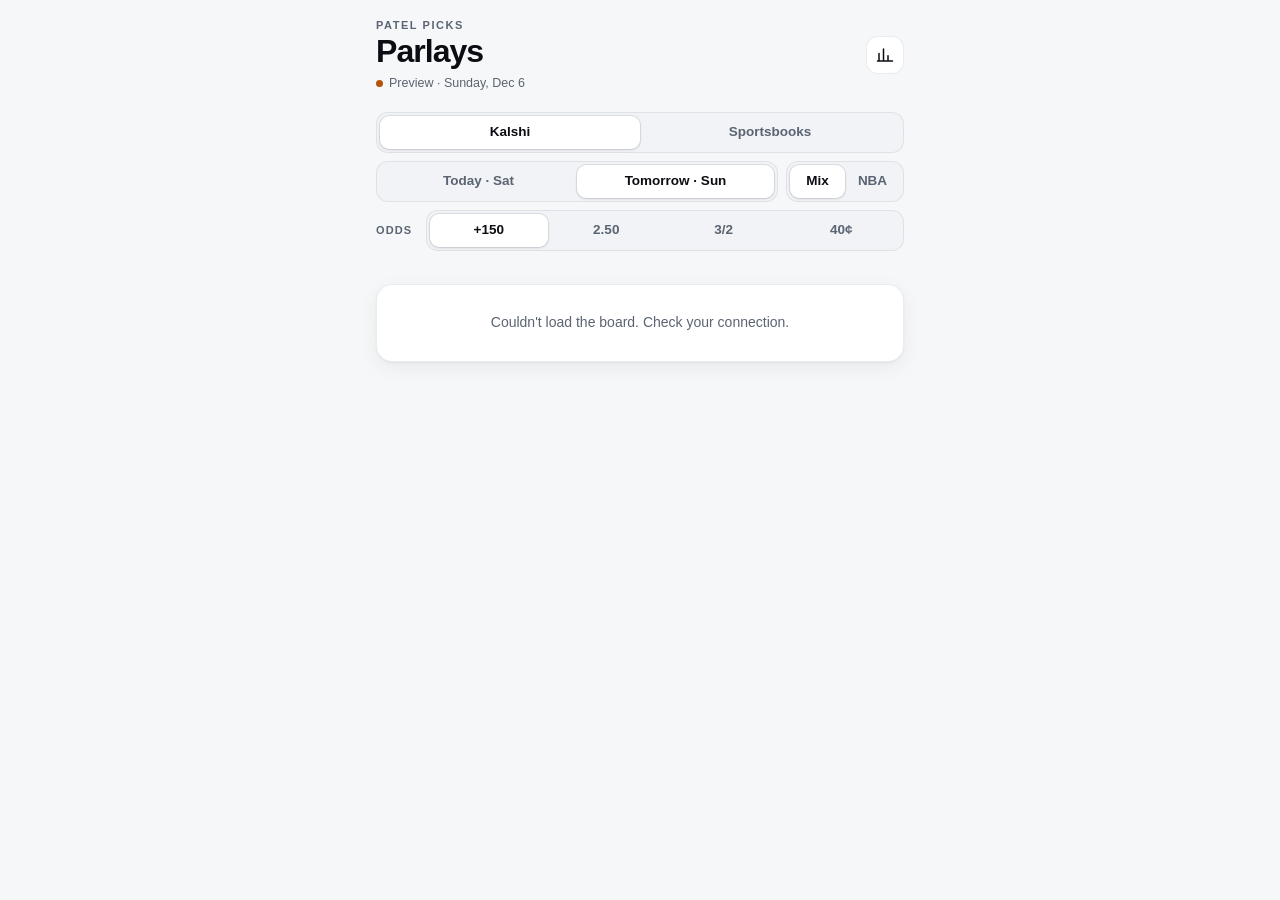
==== web/parlay/index.html @ 3fd6b8c1 "Parlays web app for phones (web/parlay/) + Kalshi prices saved by the board - web/parlay/: installab" ====
<!doctype html>
<html lang="en">
<head>
<meta charset="utf-8">
<meta name="viewport" content="width=device-width, initial-scale=1, viewport-fit=cover">
<title>Patel Parlays</title>
<meta name="description" content="SAFE, SOLID and BOLD parlays built every day from the Patel Picks model, for Kalshi and sportsbooks.">
<meta name="theme-color" content="#0a0c10" media="(prefers-color-scheme: dark)">
<meta name="theme-color" content="#f6f7f9" media="(prefers-color-scheme: light)">
<meta name="apple-mobile-web-app-capable" content="yes">
<meta name="mobile-web-app-capable" content="yes">
<meta name="apple-mobile-web-app-status-bar-style" content="black-translucent">
<meta name="apple-mobile-web-app-title" content="Parlays">
<link rel="manifest" href="manifest.webmanifest">
<link rel="icon" href="icons/icon-192.png">
<link rel="apple-touch-icon" href="icons/apple-touch-icon.png">
<style>
:root{
  --bg:#0a0c10;--surface:#12161d;--surface-2:#181d26;--line:rgba(255,255,255,.07);--line-2:rgba(255,255,255,.12);
  --text:#f2f4f7;--muted:#8b93a1;--faint:#5d6573;--accent:#3b82f6;--accent-ink:#fff;
  --over:#34d399;--under:#f87171;--amber:#f5b544;--good:#34d399;--bad:#f87171;
  --safe:#60a5fa;--solid:#a78bfa;--bold:#f472b6;
  --shadow:0 1px 0 rgba(255,255,255,.03) inset,0 8px 24px rgba(0,0,0,.25);
  --radius:16px;color-scheme:dark;
}
@media (prefers-color-scheme: light){
  :root{--bg:#f6f7f9;--surface:#fff;--surface-2:#f1f3f6;--line:rgba(10,15,25,.08);--line-2:rgba(10,15,25,.14);
    --text:#0b0d12;--muted:#5b6472;--faint:#8b93a1;--over:#059669;--under:#dc2626;--amber:#b45309;--good:#059669;--bad:#dc2626;
    --safe:#2563eb;--solid:#7c3aed;--bold:#db2777;--shadow:0 1px 2px rgba(10,15,25,.05),0 6px 20px rgba(10,15,25,.06);color-scheme:light}
}
*{box-sizing:border-box;-webkit-tap-highlight-color:transparent}
html,body{margin:0;background:var(--bg);color:var(--text)}
body{font:15px/1.4 -apple-system,BlinkMacSystemFont,"SF Pro Text","Inter","Segoe UI",Roboto,sans-serif;
  -webkit-font-smoothing:antialiased;font-variant-numeric:tabular-nums;min-height:100vh;
  padding:env(safe-area-inset-top) env(safe-area-inset-right) env(safe-area-inset-bottom) env(safe-area-inset-left)}
button{font:inherit;color:inherit;cursor:pointer}
.app{max-width:560px;margin:0 auto;padding:0 16px 32px}

/* header */
.top{display:flex;align-items:center;justify-content:space-between;gap:12px;padding:18px 0 10px}
.eyebrow{font-size:11px;font-weight:700;letter-spacing:.14em;color:var(--muted);text-transform:uppercase}
h1{margin:2px 0 0;font-size:32px;line-height:1.05;font-weight:800;letter-spacing:-.03em}
.status{margin-top:6px;display:flex;align-items:center;gap:6px;font-size:12.5px;color:var(--muted)}
.dot{width:7px;height:7px;border-radius:50%;background:var(--amber);flex:none}
.dot.live{background:var(--good);box-shadow:0 0 0 0 rgba(52,211,153,.6);animation:pulse 2s infinite}
@keyframes pulse{70%{box-shadow:0 0 0 7px rgba(52,211,153,0)}100%{box-shadow:0 0 0 0 rgba(52,211,153,0)}}
.icons{display:flex;gap:8px}
.icon-btn{width:38px;height:38px;border-radius:12px;border:1px solid var(--line);background:var(--surface);display:grid;place-items:center}
.icon-btn[aria-pressed=true]{background:var(--accent);border-color:var(--accent);color:var(--accent-ink)}
.icon-btn svg{width:18px;height:18px}

/* sticky controls */
.controls{position:sticky;top:0;z-index:5;margin:0 -16px;padding:10px 16px 12px;padding-top:max(10px,env(safe-area-inset-top));
  background:color-mix(in srgb,var(--bg) 82%,transparent);backdrop-filter:saturate(1.4) blur(18px);-webkit-backdrop-filter:saturate(1.4) blur(18px);
  display:flex;flex-direction:column;gap:8px;border-bottom:1px solid transparent;transition:border-color .2s}
.controls.stuck{border-bottom-color:var(--line)}
.row{display:flex;gap:8px}
.seg{position:relative;display:flex;flex:1;padding:3px;border-radius:12px;background:var(--surface-2);border:1px solid var(--line)}
.seg button{flex:1 1 0;min-width:0;position:relative;z-index:1;border:0;background:none;padding:7px 6px;border-radius:9px;font-size:13.5px;font-weight:600;color:var(--muted);white-space:nowrap;overflow:hidden;text-overflow:ellipsis;transition:color .2s}
.seg button[aria-pressed=true]{color:var(--text)}
.seg .thumb{position:absolute;top:3px;bottom:3px;left:3px;width:calc((100% - 6px) / var(--n,2));transform:translateX(calc(var(--i,0) * 100%));border-radius:9px;background:var(--surface);box-shadow:0 1px 3px rgba(0,0,0,.25),0 0 0 1px var(--line-2);transition:transform .28s cubic-bezier(.3,.7,.2,1)}
@media (prefers-color-scheme: light){.seg .thumb{box-shadow:0 1px 3px rgba(10,15,25,.12),0 0 0 1px var(--line)}}
.seg.small{flex:none;width:118px}
.odds-row{display:flex;align-items:center;gap:10px}
.odds-row .lbl{font-size:11px;font-weight:700;letter-spacing:.1em;color:var(--muted);text-transform:uppercase;width:40px}

/* cards */
.list{display:flex;flex-direction:column;gap:14px;margin-top:6px}
.card{background:var(--surface);border:1px solid var(--line);border-radius:var(--radius);box-shadow:var(--shadow);overflow:hidden;position:relative}
.card::before{content:"";position:absolute;inset:0 auto 0 0;width:3px;background:var(--tier)}
.card.lost{opacity:.6}
.c-head{display:flex;align-items:flex-start;justify-content:space-between;gap:12px;padding:14px 16px 10px 18px}
.tier{display:flex;align-items:center;gap:8px;flex-wrap:wrap}
.tier b{font-size:13px;font-weight:800;letter-spacing:.08em;color:var(--tier)}
.tier .n{font-size:12.5px;color:var(--muted);font-weight:600}
.tag{font-size:10.5px;font-weight:700;letter-spacing:.04em;padding:2px 7px;border-radius:999px;border:1px solid var(--line-2);color:var(--muted);background:none}
.tag.warn{color:var(--amber);border-color:color-mix(in srgb,var(--amber) 45%,transparent)}
.tag.bad{color:var(--bad);border-color:color-mix(in srgb,var(--bad) 45%,transparent)}
.tag.good{color:var(--good);border-color:color-mix(in srgb,var(--good) 45%,transparent)}
.price{text-align:right;flex:none}
.price .v{font-size:24px;font-weight:800;letter-spacing:-.02em;line-height:1}
.price .k{font-size:10.5px;font-weight:700;letter-spacing:.08em;color:var(--muted);text-transform:uppercase;margin-top:4px}
.chance{padding:0 16px 12px 18px}
.chance .t{display:flex;justify-content:space-between;font-size:12.5px;color:var(--muted);margin-bottom:6px}
.chance .t b{color:var(--text);font-weight:700}
.bar{height:6px;border-radius:99px;background:var(--surface-2);overflow:hidden}
.bar i{display:block;height:100%;border-radius:99px;background:var(--tier);transition:width .5s cubic-bezier(.3,.7,.2,1)}
.legs{border-top:1px solid var(--line)}
.leg{display:flex;align-items:center;gap:12px;padding:11px 16px 11px 18px;border:0;border-bottom:1px solid var(--line);background:none;width:100%;text-align:left}
.leg:last-child{border-bottom:0}
.av{width:40px;height:40px;border-radius:50%;flex:none;position:relative;background:var(--surface-2);display:grid;place-items:center;
  font-size:13px;font-weight:700;color:var(--muted);box-shadow:0 0 0 2px var(--ring,var(--line-2));overflow:hidden}
.av img{position:absolute;inset:0;width:100%;height:100%;object-fit:cover}
.lb{flex:1;min-width:0}
.pick{font-size:15px;font-weight:700;letter-spacing:-.01em}
.pick .s{margin-right:5px}
.pick .s.over{color:var(--over)}.pick .s.under{color:var(--under)}
.sub{font-size:12.5px;color:var(--muted);margin-top:2px;display:flex;gap:6px;min-width:0}
.sub .who{overflow:hidden;text-overflow:ellipsis;white-space:nowrap}
.sub .px{flex:none;color:var(--text);opacity:.85;font-weight:600}
.lr{text-align:right;flex:none}
.lr .p{font-size:16px;font-weight:800}
.lr .w{font-size:11.5px;color:var(--muted);margin-top:2px;white-space:nowrap}
.st{font-size:10px;font-weight:800;letter-spacing:.06em;padding:1px 6px;border-radius:999px;margin-left:6px;vertical-align:2px}
.st.won{background:color-mix(in srgb,var(--good) 18%,transparent);color:var(--good)}
.st.lost{background:color-mix(in srgb,var(--bad) 18%,transparent);color:var(--bad)}
.st.push,.st.final{background:var(--surface-2);color:var(--muted)}
.st.live{background:color-mix(in srgb,var(--bad) 18%,transparent);color:var(--bad)}
.why{display:none;padding:0 16px 12px 70px;margin-top:-4px;font-size:12.5px;color:var(--muted)}
.why li{margin:3px 0}
.why ul{margin:0;padding-left:16px}
.leg[aria-expanded=true]+.why{display:block}
.c-foot{display:flex;align-items:flex-end;justify-content:space-between;gap:12px;padding:12px 16px 14px 18px;border-top:1px dashed var(--line-2)}
.pay .k{font-size:12px;color:var(--muted)}
.pay .k b{color:var(--text);font-weight:600}
.pay .ev{font-size:12px;font-weight:700;margin-top:2px}
.profit{font-size:28px;font-weight:800;letter-spacing:-.03em;color:var(--good);line-height:1}
.c-actions{display:flex;gap:8px;align-items:center;padding:0 16px 14px 18px;flex-wrap:wrap}
.chip{display:inline-flex;align-items:center;gap:6px;font-size:12px;font-weight:700;padding:6px 10px;border-radius:999px;
  background:color-mix(in srgb,var(--amber) 14%,transparent);color:var(--amber)}
.chip.late{background:color-mix(in srgb,var(--bad) 14%,transparent);color:var(--bad)}
.chip svg{width:13px;height:13px}
.btn{margin-left:auto;display:inline-flex;align-items:center;gap:6px;border:1px solid var(--line-2);background:var(--surface-2);border-radius:999px;padding:6px 12px;font-size:12.5px;font-weight:700}
.btn svg{width:14px;height:14px}
.note{font-size:12.5px;color:var(--muted);padding:14px 16px 16px 18px}
.explain{margin:0 16px 12px 18px;padding:10px 12px;border-radius:12px;background:var(--surface-2);font-size:12.5px;color:var(--muted);display:none}
.explain.show{display:block}

/* skeleton */
.sk{height:250px;border-radius:var(--radius);background:linear-gradient(90deg,var(--surface) 0%,var(--surface-2) 50%,var(--surface) 100%);background-size:200% 100%;animation:sk 1.4s infinite;border:1px solid var(--line)}
@keyframes sk{to{background-position:-200% 0}}

/* record */
.tiles{display:grid;grid-template-columns:1fr 1fr;gap:12px}
.tile{background:var(--surface);border:1px solid var(--line);border-radius:var(--radius);padding:14px 16px;box-shadow:var(--shadow)}
.tile .k{font-size:11px;font-weight:700;letter-spacing:.1em;color:var(--muted);text-transform:uppercase}
.tile .v{font-size:30px;font-weight:800;letter-spacing:-.03em;margin-top:4px}
.tile .s{font-size:12px;color:var(--muted);margin-top:2px}
.panel{background:var(--surface);border:1px solid var(--line);border-radius:var(--radius);box-shadow:var(--shadow);overflow:hidden}
.panel h3{margin:0;padding:12px 16px;font-size:11px;font-weight:700;letter-spacing:.1em;color:var(--muted);text-transform:uppercase;border-bottom:1px solid var(--line)}
.rrow{display:flex;align-items:center;gap:10px;padding:11px 16px;border-bottom:1px solid var(--line);font-size:13.5px}
.rrow:last-child{border-bottom:0}
.rrow .d{width:8px;height:8px;border-radius:50%;background:var(--tier);flex:none}
.rrow .nm{font-weight:800;letter-spacing:.06em;font-size:12.5px;width:56px}
.rrow .mid{flex:1;color:var(--muted);min-width:0;overflow:hidden;text-overflow:ellipsis;white-space:nowrap}
.rrow .r{font-weight:700}
.empty{padding:28px 20px;text-align:center;color:var(--muted);font-size:14px}
.warnline{font-size:12.5px;color:var(--amber);margin-top:10px}

/* footer, banners, toast */
.foot{margin-top:22px;text-align:center;font-size:12px;color:var(--faint);line-height:1.6}
.foot a{color:var(--muted)}
.banner{display:flex;gap:12px;align-items:center;margin:4px 0 10px;padding:12px 14px;border-radius:14px;background:var(--surface);border:1px solid var(--line);font-size:13px;color:var(--muted)}
.banner b{color:var(--text)}
.banner button{margin-left:auto;border:0;background:none;color:var(--muted);font-size:18px;line-height:1}
.toast{position:fixed;left:50%;bottom:calc(24px + env(safe-area-inset-bottom));transform:translate(-50%,20px);opacity:0;background:var(--text);color:var(--bg);
  padding:10px 16px;border-radius:999px;font-size:13.5px;font-weight:600;transition:all .25s;pointer-events:none;z-index:20}
.toast.show{opacity:1;transform:translate(-50%,0)}
.err{margin-top:20px}
</style>
</head>
<body>
<div class="app">
  <header class="top">
    <div>
      <div class="eyebrow">Patel Picks</div>
      <h1 id="title">Parlays</h1>
      <div class="status" id="status"><span class="dot"></span><span>Loading…</span></div>
    </div>
    <div class="icons">
      <button class="icon-btn" id="recordBtn" aria-pressed="false" aria-label="Track record" title="Track record">
        <svg viewBox="0 0 24 24" fill="none" stroke="currentColor" stroke-width="2" stroke-linecap="round"><path d="M4 20V10M10 20V4M16 20v-7M22 20H2"/></svg>
      </button>
    </div>
  </header>
  <div id="install"></div>
  <nav class="controls" id="controls">
    <div class="seg" id="venue"></div>
    <div class="row"><div class="seg" id="day"></div><div class="seg small" id="sport"></div></div>
    <div class="odds-row"><span class="lbl">Odds</span><div class="seg" id="odds"></div></div>
  </nav>
  <main id="main"><div class="list"><div class="sk"></div><div class="sk"></div><div class="sk"></div></div></main>
  <footer class="foot" id="foot"></footer>
</div>
<div class="toast" id="toast"></div>
<script type="module" src="app.js"></script>
<script>
if ("serviceWorker" in navigator) addEventListener("load", () => navigator.serviceWorker.register("sw.js").catch(() => {}));
</script>
</body>
</html>
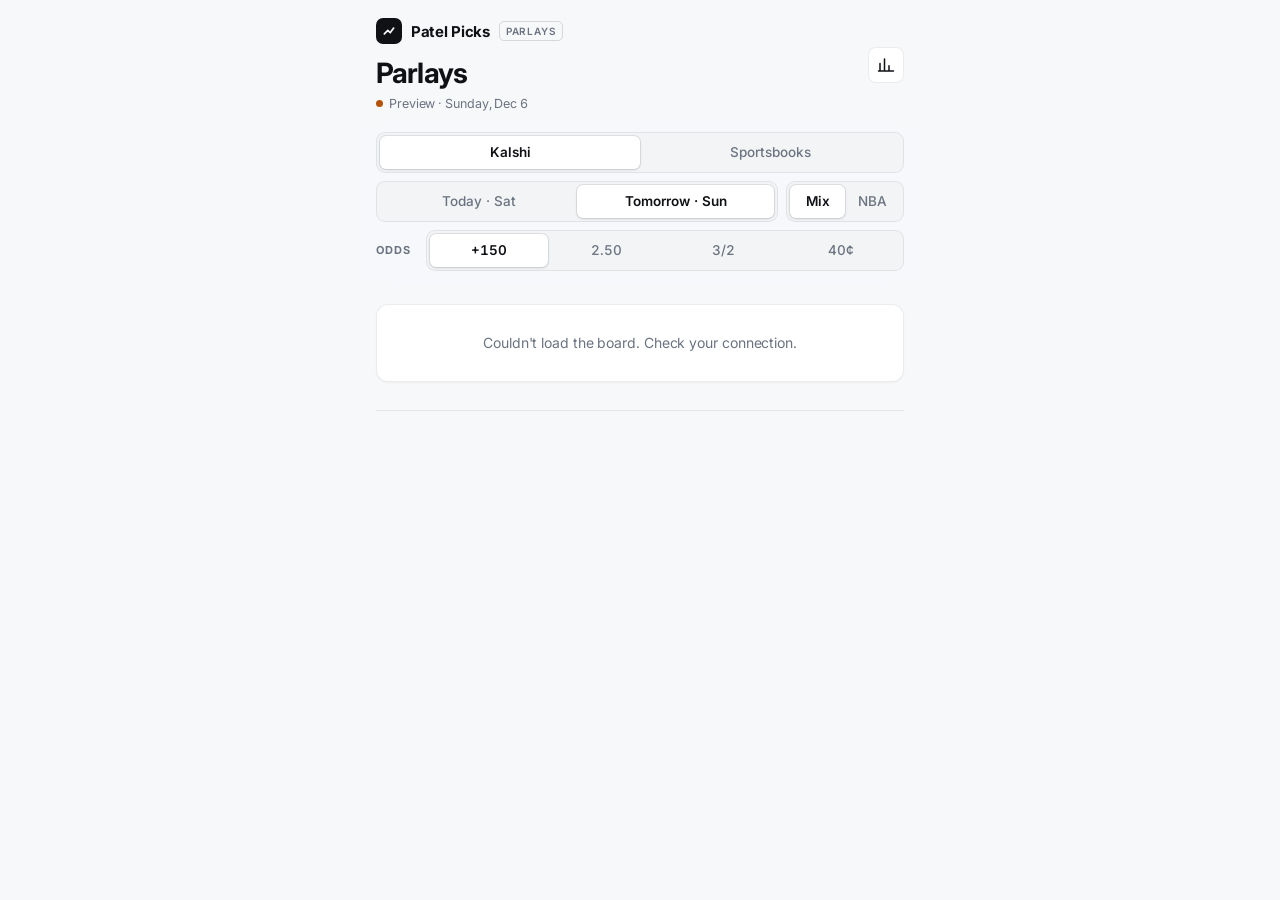
==== commit 71962f4f: "Professional redesign of the site and the Parlays app One brand across both: a calmer palette with a" ====
--- a/web/parlay/index.html
+++ b/web/parlay/index.html
@@ -5,32 +5,34 @@
 <meta name="viewport" content="width=device-width, initial-scale=1, viewport-fit=cover">
 <title>Patel Parlays</title>
 <meta name="description" content="SAFE, SOLID and BOLD parlays built every day from the Patel Picks model, for Kalshi and sportsbooks.">
-<meta name="theme-color" content="#0a0c10" media="(prefers-color-scheme: dark)">
-<meta name="theme-color" content="#f6f7f9" media="(prefers-color-scheme: light)">
+<meta name="theme-color" content="#0a0b0d" media="(prefers-color-scheme: dark)">
+<meta name="theme-color" content="#f7f8fa" media="(prefers-color-scheme: light)">
 <meta name="apple-mobile-web-app-capable" content="yes">
 <meta name="mobile-web-app-capable" content="yes">
 <meta name="apple-mobile-web-app-status-bar-style" content="black-translucent">
 <meta name="apple-mobile-web-app-title" content="Parlays">
 <link rel="manifest" href="manifest.webmanifest">
+<link rel="preconnect" href="https://fonts.googleapis.com">
+<link href="https://fonts.googleapis.com/css2?family=Inter:wght@400;500;600;700&display=swap" rel="stylesheet">
 <link rel="icon" href="icons/icon-192.png">
 <link rel="apple-touch-icon" href="icons/apple-touch-icon.png">
 <style>
 :root{
-  --bg:#0a0c10;--surface:#12161d;--surface-2:#181d26;--line:rgba(255,255,255,.07);--line-2:rgba(255,255,255,.12);
-  --text:#f2f4f7;--muted:#8b93a1;--faint:#5d6573;--accent:#3b82f6;--accent-ink:#fff;
-  --over:#34d399;--under:#f87171;--amber:#f5b544;--good:#34d399;--bad:#f87171;
+  --bg:#0a0b0d;--surface:#111317;--surface-2:#16191e;--line:rgba(255,255,255,.07);--line-2:rgba(255,255,255,.12);
+  --text:#eef0f3;--muted:#7a838f;--faint:#5a626d;--accent:#10b981;--accent-ink:#fff;
+  --over:#10b981;--under:#ef4444;--amber:#f59e0b;--good:#10b981;--bad:#ef4444;
   --safe:#60a5fa;--solid:#a78bfa;--bold:#f472b6;
-  --shadow:0 1px 0 rgba(255,255,255,.03) inset,0 8px 24px rgba(0,0,0,.25);
-  --radius:16px;color-scheme:dark;
+  --shadow:none;
+  --radius:12px;color-scheme:dark;
 }
 @media (prefers-color-scheme: light){
-  :root{--bg:#f6f7f9;--surface:#fff;--surface-2:#f1f3f6;--line:rgba(10,15,25,.08);--line-2:rgba(10,15,25,.14);
-    --text:#0b0d12;--muted:#5b6472;--faint:#8b93a1;--over:#059669;--under:#dc2626;--amber:#b45309;--good:#059669;--bad:#dc2626;
-    --safe:#2563eb;--solid:#7c3aed;--bold:#db2777;--shadow:0 1px 2px rgba(10,15,25,.05),0 6px 20px rgba(10,15,25,.06);color-scheme:light}
+  :root{--bg:#f7f8fa;--surface:#fff;--surface-2:#f3f4f6;--accent:#059669;--line:rgba(10,15,25,.08);--line-2:rgba(10,15,25,.14);
+    --text:#0f1115;--muted:#6b7380;--faint:#8b93a1;--over:#059669;--under:#dc2626;--amber:#b45309;--good:#059669;--bad:#dc2626;
+    --safe:#2563eb;--solid:#7c3aed;--bold:#db2777;--shadow:0 1px 2px rgba(15,17,21,.04);color-scheme:light}
 }
 *{box-sizing:border-box;-webkit-tap-highlight-color:transparent}
 html,body{margin:0;background:var(--bg);color:var(--text)}
-body{font:15px/1.4 -apple-system,BlinkMacSystemFont,"SF Pro Text","Inter","Segoe UI",Roboto,sans-serif;
+body{font:15px/1.4 Inter,-apple-system,BlinkMacSystemFont,"SF Pro Text","Segoe UI",Roboto,sans-serif;letter-spacing:-.006em;
   -webkit-font-smoothing:antialiased;font-variant-numeric:tabular-nums;min-height:100vh;
   padding:env(safe-area-inset-top) env(safe-area-inset-right) env(safe-area-inset-bottom) env(safe-area-inset-left)}
 button{font:inherit;color:inherit;cursor:pointer}
@@ -39,13 +41,13 @@
 /* header */
 .top{display:flex;align-items:center;justify-content:space-between;gap:12px;padding:18px 0 10px}
 .eyebrow{font-size:11px;font-weight:700;letter-spacing:.14em;color:var(--muted);text-transform:uppercase}
-h1{margin:2px 0 0;font-size:32px;line-height:1.05;font-weight:800;letter-spacing:-.03em}
+h1{margin:14px 0 0;font-size:28px;line-height:1.1;font-weight:700;letter-spacing:-.03em}
 .status{margin-top:6px;display:flex;align-items:center;gap:6px;font-size:12.5px;color:var(--muted)}
 .dot{width:7px;height:7px;border-radius:50%;background:var(--amber);flex:none}
 .dot.live{background:var(--good);box-shadow:0 0 0 0 rgba(52,211,153,.6);animation:pulse 2s infinite}
 @keyframes pulse{70%{box-shadow:0 0 0 7px rgba(52,211,153,0)}100%{box-shadow:0 0 0 0 rgba(52,211,153,0)}}
 .icons{display:flex;gap:8px}
-.icon-btn{width:38px;height:38px;border-radius:12px;border:1px solid var(--line);background:var(--surface);display:grid;place-items:center}
+.icon-btn{width:36px;height:36px;border-radius:8px;border:1px solid var(--line);background:var(--surface);display:grid;place-items:center}
 .icon-btn[aria-pressed=true]{background:var(--accent);border-color:var(--accent);color:var(--accent-ink)}
 .icon-btn svg{width:18px;height:18px}
 
@@ -55,10 +57,10 @@
   display:flex;flex-direction:column;gap:8px;border-bottom:1px solid transparent;transition:border-color .2s}
 .controls.stuck{border-bottom-color:var(--line)}
 .row{display:flex;gap:8px}
-.seg{position:relative;display:flex;flex:1;padding:3px;border-radius:12px;background:var(--surface-2);border:1px solid var(--line)}
-.seg button{flex:1 1 0;min-width:0;position:relative;z-index:1;border:0;background:none;padding:7px 6px;border-radius:9px;font-size:13.5px;font-weight:600;color:var(--muted);white-space:nowrap;overflow:hidden;text-overflow:ellipsis;transition:color .2s}
-.seg button[aria-pressed=true]{color:var(--text)}
-.seg .thumb{position:absolute;top:3px;bottom:3px;left:3px;width:calc((100% - 6px) / var(--n,2));transform:translateX(calc(var(--i,0) * 100%));border-radius:9px;background:var(--surface);box-shadow:0 1px 3px rgba(0,0,0,.25),0 0 0 1px var(--line-2);transition:transform .28s cubic-bezier(.3,.7,.2,1)}
+.seg{position:relative;display:flex;flex:1;padding:3px;border-radius:9px;background:var(--surface-2);border:1px solid var(--line)}
+.seg button{flex:1 1 0;min-width:0;position:relative;z-index:1;border:0;background:none;padding:7px 6px;border-radius:6px;font-size:13.5px;font-weight:500;color:var(--muted);white-space:nowrap;overflow:hidden;text-overflow:ellipsis;transition:color .2s}
+.seg button[aria-pressed=true]{color:var(--text);font-weight:600}
+.seg .thumb{position:absolute;top:3px;bottom:3px;left:3px;width:calc((100% - 6px) / var(--n,2));transform:translateX(calc(var(--i,0) * 100%));border-radius:6px;background:var(--surface);box-shadow:0 1px 3px rgba(0,0,0,.25),0 0 0 1px var(--line-2);transition:transform .28s cubic-bezier(.3,.7,.2,1)}
 @media (prefers-color-scheme: light){.seg .thumb{box-shadow:0 1px 3px rgba(10,15,25,.12),0 0 0 1px var(--line)}}
 .seg.small{flex:none;width:118px}
 .odds-row{display:flex;align-items:center;gap:10px}
@@ -71,14 +73,14 @@
 .card.lost{opacity:.6}
 .c-head{display:flex;align-items:flex-start;justify-content:space-between;gap:12px;padding:14px 16px 10px 18px}
 .tier{display:flex;align-items:center;gap:8px;flex-wrap:wrap}
-.tier b{font-size:13px;font-weight:800;letter-spacing:.08em;color:var(--tier)}
+.tier b{font-size:12.5px;font-weight:700;letter-spacing:.08em;color:var(--tier)}
 .tier .n{font-size:12.5px;color:var(--muted);font-weight:600}
-.tag{font-size:10.5px;font-weight:700;letter-spacing:.04em;padding:2px 7px;border-radius:999px;border:1px solid var(--line-2);color:var(--muted);background:none}
+.tag{font-size:10.5px;font-weight:600;letter-spacing:.04em;padding:2px 7px;border-radius:5px;border:1px solid var(--line-2);color:var(--muted);background:none}
 .tag.warn{color:var(--amber);border-color:color-mix(in srgb,var(--amber) 45%,transparent)}
 .tag.bad{color:var(--bad);border-color:color-mix(in srgb,var(--bad) 45%,transparent)}
 .tag.good{color:var(--good);border-color:color-mix(in srgb,var(--good) 45%,transparent)}
 .price{text-align:right;flex:none}
-.price .v{font-size:24px;font-weight:800;letter-spacing:-.02em;line-height:1}
+.price .v{font-size:24px;font-weight:700;letter-spacing:-.02em;line-height:1}
 .price .k{font-size:10.5px;font-weight:700;letter-spacing:.08em;color:var(--muted);text-transform:uppercase;margin-top:4px}
 .chance{padding:0 16px 12px 18px}
 .chance .t{display:flex;justify-content:space-between;font-size:12.5px;color:var(--muted);margin-bottom:6px}
@@ -92,14 +94,14 @@
   font-size:13px;font-weight:700;color:var(--muted);box-shadow:0 0 0 2px var(--ring,var(--line-2));overflow:hidden}
 .av img{position:absolute;inset:0;width:100%;height:100%;object-fit:cover}
 .lb{flex:1;min-width:0}
-.pick{font-size:15px;font-weight:700;letter-spacing:-.01em}
+.pick{font-size:15px;font-weight:600;letter-spacing:-.01em}
 .pick .s{margin-right:5px}
 .pick .s.over{color:var(--over)}.pick .s.under{color:var(--under)}
 .sub{font-size:12.5px;color:var(--muted);margin-top:2px;display:flex;gap:6px;min-width:0}
 .sub .who{overflow:hidden;text-overflow:ellipsis;white-space:nowrap}
 .sub .px{flex:none;color:var(--text);opacity:.85;font-weight:600}
 .lr{text-align:right;flex:none}
-.lr .p{font-size:16px;font-weight:800}
+.lr .p{font-size:16px;font-weight:700}
 .lr .w{font-size:11.5px;color:var(--muted);margin-top:2px;white-space:nowrap}
 .st{font-size:10px;font-weight:800;letter-spacing:.06em;padding:1px 6px;border-radius:999px;margin-left:6px;vertical-align:2px}
 .st.won{background:color-mix(in srgb,var(--good) 18%,transparent);color:var(--good)}
@@ -114,13 +116,13 @@
 .pay .k{font-size:12px;color:var(--muted)}
 .pay .k b{color:var(--text);font-weight:600}
 .pay .ev{font-size:12px;font-weight:700;margin-top:2px}
-.profit{font-size:28px;font-weight:800;letter-spacing:-.03em;color:var(--good);line-height:1}
+.profit{font-size:28px;font-weight:700;letter-spacing:-.03em;color:var(--good);line-height:1}
 .c-actions{display:flex;gap:8px;align-items:center;padding:0 16px 14px 18px;flex-wrap:wrap}
-.chip{display:inline-flex;align-items:center;gap:6px;font-size:12px;font-weight:700;padding:6px 10px;border-radius:999px;
+.chip{display:inline-flex;align-items:center;gap:6px;font-size:12px;font-weight:600;padding:6px 10px;border-radius:7px;
   background:color-mix(in srgb,var(--amber) 14%,transparent);color:var(--amber)}
 .chip.late{background:color-mix(in srgb,var(--bad) 14%,transparent);color:var(--bad)}
 .chip svg{width:13px;height:13px}
-.btn{margin-left:auto;display:inline-flex;align-items:center;gap:6px;border:1px solid var(--line-2);background:var(--surface-2);border-radius:999px;padding:6px 12px;font-size:12.5px;font-weight:700}
+.btn{margin-left:auto;display:inline-flex;align-items:center;gap:6px;border:1px solid var(--line-2);background:var(--surface-2);border-radius:7px;padding:6px 12px;font-size:12.5px;font-weight:600}
 .btn svg{width:14px;height:14px}
 .note{font-size:12.5px;color:var(--muted);padding:14px 16px 16px 18px}
 .explain{margin:0 16px 12px 18px;padding:10px 12px;border-radius:12px;background:var(--surface-2);font-size:12.5px;color:var(--muted);display:none}
@@ -134,23 +136,29 @@
 .tiles{display:grid;grid-template-columns:1fr 1fr;gap:12px}
 .tile{background:var(--surface);border:1px solid var(--line);border-radius:var(--radius);padding:14px 16px;box-shadow:var(--shadow)}
 .tile .k{font-size:11px;font-weight:700;letter-spacing:.1em;color:var(--muted);text-transform:uppercase}
-.tile .v{font-size:30px;font-weight:800;letter-spacing:-.03em;margin-top:4px}
+.tile .v{font-size:30px;font-weight:700;letter-spacing:-.03em;margin-top:4px}
 .tile .s{font-size:12px;color:var(--muted);margin-top:2px}
 .panel{background:var(--surface);border:1px solid var(--line);border-radius:var(--radius);box-shadow:var(--shadow);overflow:hidden}
 .panel h3{margin:0;padding:12px 16px;font-size:11px;font-weight:700;letter-spacing:.1em;color:var(--muted);text-transform:uppercase;border-bottom:1px solid var(--line)}
 .rrow{display:flex;align-items:center;gap:10px;padding:11px 16px;border-bottom:1px solid var(--line);font-size:13.5px}
 .rrow:last-child{border-bottom:0}
 .rrow .d{width:8px;height:8px;border-radius:50%;background:var(--tier);flex:none}
-.rrow .nm{font-weight:800;letter-spacing:.06em;font-size:12.5px;width:56px}
+.rrow .nm{font-weight:700;letter-spacing:.06em;font-size:12.5px;width:56px}
 .rrow .mid{flex:1;color:var(--muted);min-width:0;overflow:hidden;text-overflow:ellipsis;white-space:nowrap}
 .rrow .r{font-weight:700}
 .empty{padding:28px 20px;text-align:center;color:var(--muted);font-size:14px}
 .warnline{font-size:12.5px;color:var(--amber);margin-top:10px}
 
 /* footer, banners, toast */
-.foot{margin-top:22px;text-align:center;font-size:12px;color:var(--faint);line-height:1.6}
+.foot{margin-top:28px;padding-top:18px;border-top:1px solid var(--line);text-align:center;font-size:12px;color:var(--faint);line-height:1.6}
+.foot .rg{display:inline-flex;align-items:center;gap:6px;margin-top:8px;color:var(--muted)}
+.foot .age{display:inline-grid;place-items:center;height:18px;padding:0 5px;border:1px solid var(--line-2);border-radius:4px;font-weight:700;font-size:10.5px}
+.brand{display:inline-flex;align-items:center;gap:9px;color:var(--text);text-decoration:none;font-weight:700;font-size:15px;letter-spacing:-.02em}
+.brand .mk{width:26px;height:26px;border-radius:7px;background:var(--text);color:var(--bg);display:grid;place-items:center}
+.brand .mk svg{width:14px;height:14px}
+.brand .bt{font-size:10px;font-weight:600;letter-spacing:.08em;text-transform:uppercase;color:var(--muted);border:1px solid var(--line-2);border-radius:5px;padding:2px 6px}
 .foot a{color:var(--muted)}
-.banner{display:flex;gap:12px;align-items:center;margin:4px 0 10px;padding:12px 14px;border-radius:14px;background:var(--surface);border:1px solid var(--line);font-size:13px;color:var(--muted)}
+.banner{display:flex;gap:12px;align-items:center;margin:4px 0 10px;padding:12px 14px;border-radius:10px;background:var(--surface);border:1px solid var(--line);font-size:13px;color:var(--muted)}
 .banner b{color:var(--text)}
 .banner button{margin-left:auto;border:0;background:none;color:var(--muted);font-size:18px;line-height:1}
 .toast{position:fixed;left:50%;bottom:calc(24px + env(safe-area-inset-bottom));transform:translate(-50%,20px);opacity:0;background:var(--text);color:var(--bg);
@@ -163,7 +171,7 @@
 <div class="app">
   <header class="top">
     <div>
-      <div class="eyebrow">Patel Picks</div>
+      <a class="brand" href="../" aria-label="Patel Picks home"><span class="mk"><svg viewBox="0 0 24 24" fill="none" stroke="currentColor" stroke-width="3" stroke-linecap="round" stroke-linejoin="round"><path d="M4 17l6-6 4 4 6-8"/></svg></span>Patel Picks <span class="bt">Parlays</span></a>
       <h1 id="title">Parlays</h1>
       <div class="status" id="status"><span class="dot"></span><span>Loading…</span></div>
     </div>
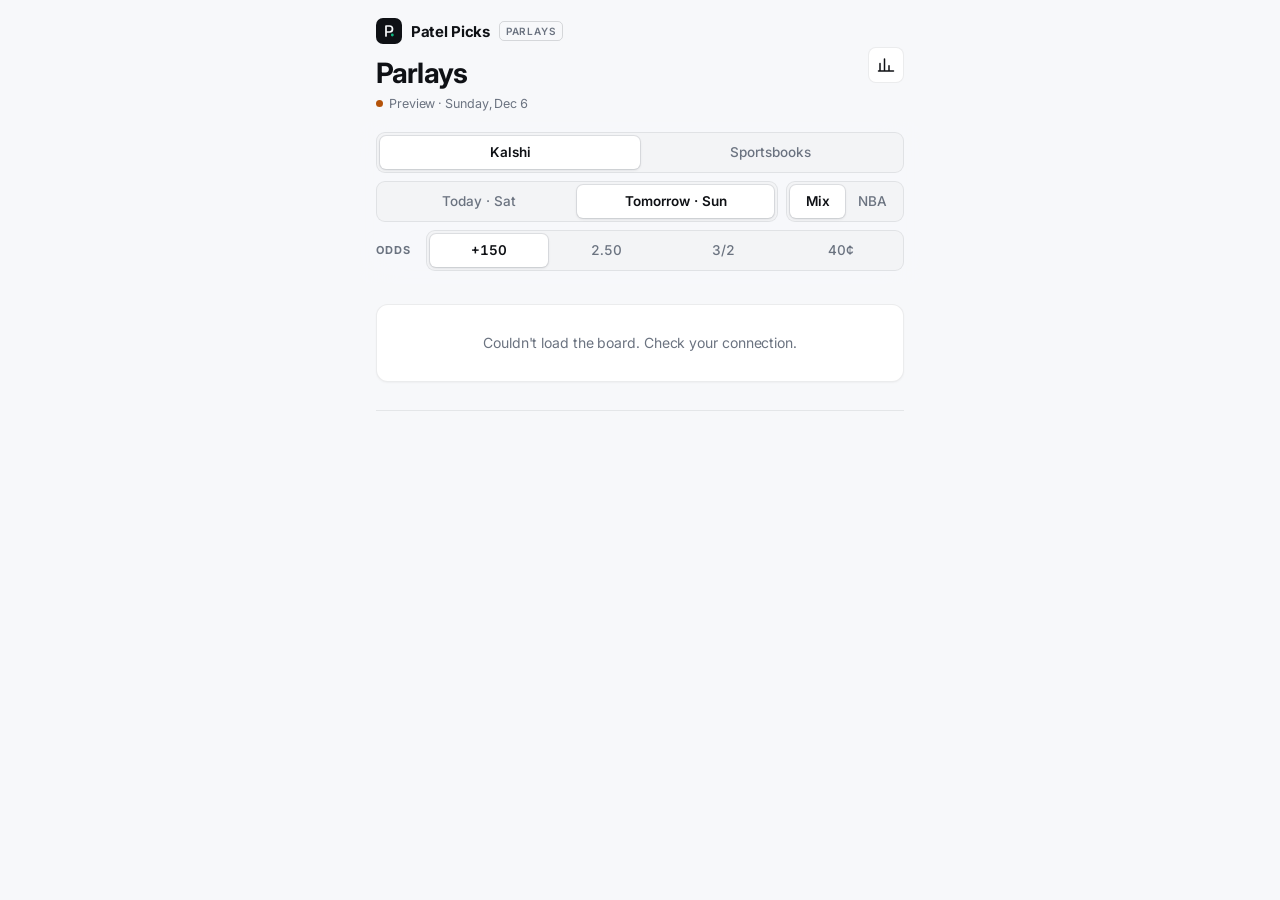
==== commit d524e991: "Second polish pass: brand mark, app icons, stat strip, status bar - New P monogram with an emerald d" ====
--- a/web/parlay/index.html
+++ b/web/parlay/index.html
@@ -14,7 +14,7 @@
 <link rel="manifest" href="manifest.webmanifest">
 <link rel="preconnect" href="https://fonts.googleapis.com">
 <link href="https://fonts.googleapis.com/css2?family=Inter:wght@400;500;600;700&display=swap" rel="stylesheet">
-<link rel="icon" href="icons/icon-192.png">
+<link rel="icon" href="icons/icon-192.png" type="image/png">
 <link rel="apple-touch-icon" href="icons/apple-touch-icon.png">
 <style>
 :root{
@@ -155,7 +155,7 @@
 .foot .age{display:inline-grid;place-items:center;height:18px;padding:0 5px;border:1px solid var(--line-2);border-radius:4px;font-weight:700;font-size:10.5px}
 .brand{display:inline-flex;align-items:center;gap:9px;color:var(--text);text-decoration:none;font-weight:700;font-size:15px;letter-spacing:-.02em}
 .brand .mk{width:26px;height:26px;border-radius:7px;background:var(--text);color:var(--bg);display:grid;place-items:center}
-.brand .mk svg{width:14px;height:14px}
+.brand .mk svg{width:16px;height:16px}
 .brand .bt{font-size:10px;font-weight:600;letter-spacing:.08em;text-transform:uppercase;color:var(--muted);border:1px solid var(--line-2);border-radius:5px;padding:2px 6px}
 .foot a{color:var(--muted)}
 .banner{display:flex;gap:12px;align-items:center;margin:4px 0 10px;padding:12px 14px;border-radius:10px;background:var(--surface);border:1px solid var(--line);font-size:13px;color:var(--muted)}
@@ -171,7 +171,7 @@
 <div class="app">
   <header class="top">
     <div>
-      <a class="brand" href="../" aria-label="Patel Picks home"><span class="mk"><svg viewBox="0 0 24 24" fill="none" stroke="currentColor" stroke-width="3" stroke-linecap="round" stroke-linejoin="round"><path d="M4 17l6-6 4 4 6-8"/></svg></span>Patel Picks <span class="bt">Parlays</span></a>
+      <a class="brand" href="../" aria-label="Patel Picks home"><span class="mk"><svg viewBox="0 0 24 24" fill="none"><path d="M7.5 19.5v-15h5.25a4.5 4.5 0 0 1 0 9H7.5" stroke="currentColor" stroke-width="2.6" stroke-linecap="round" stroke-linejoin="round"/><circle cx="17" cy="18" r="2.1" fill="#10b981"/></svg></span>Patel Picks <span class="bt">Parlays</span></a>
       <h1 id="title">Parlays</h1>
       <div class="status" id="status"><span class="dot"></span><span>Loading…</span></div>
     </div>
